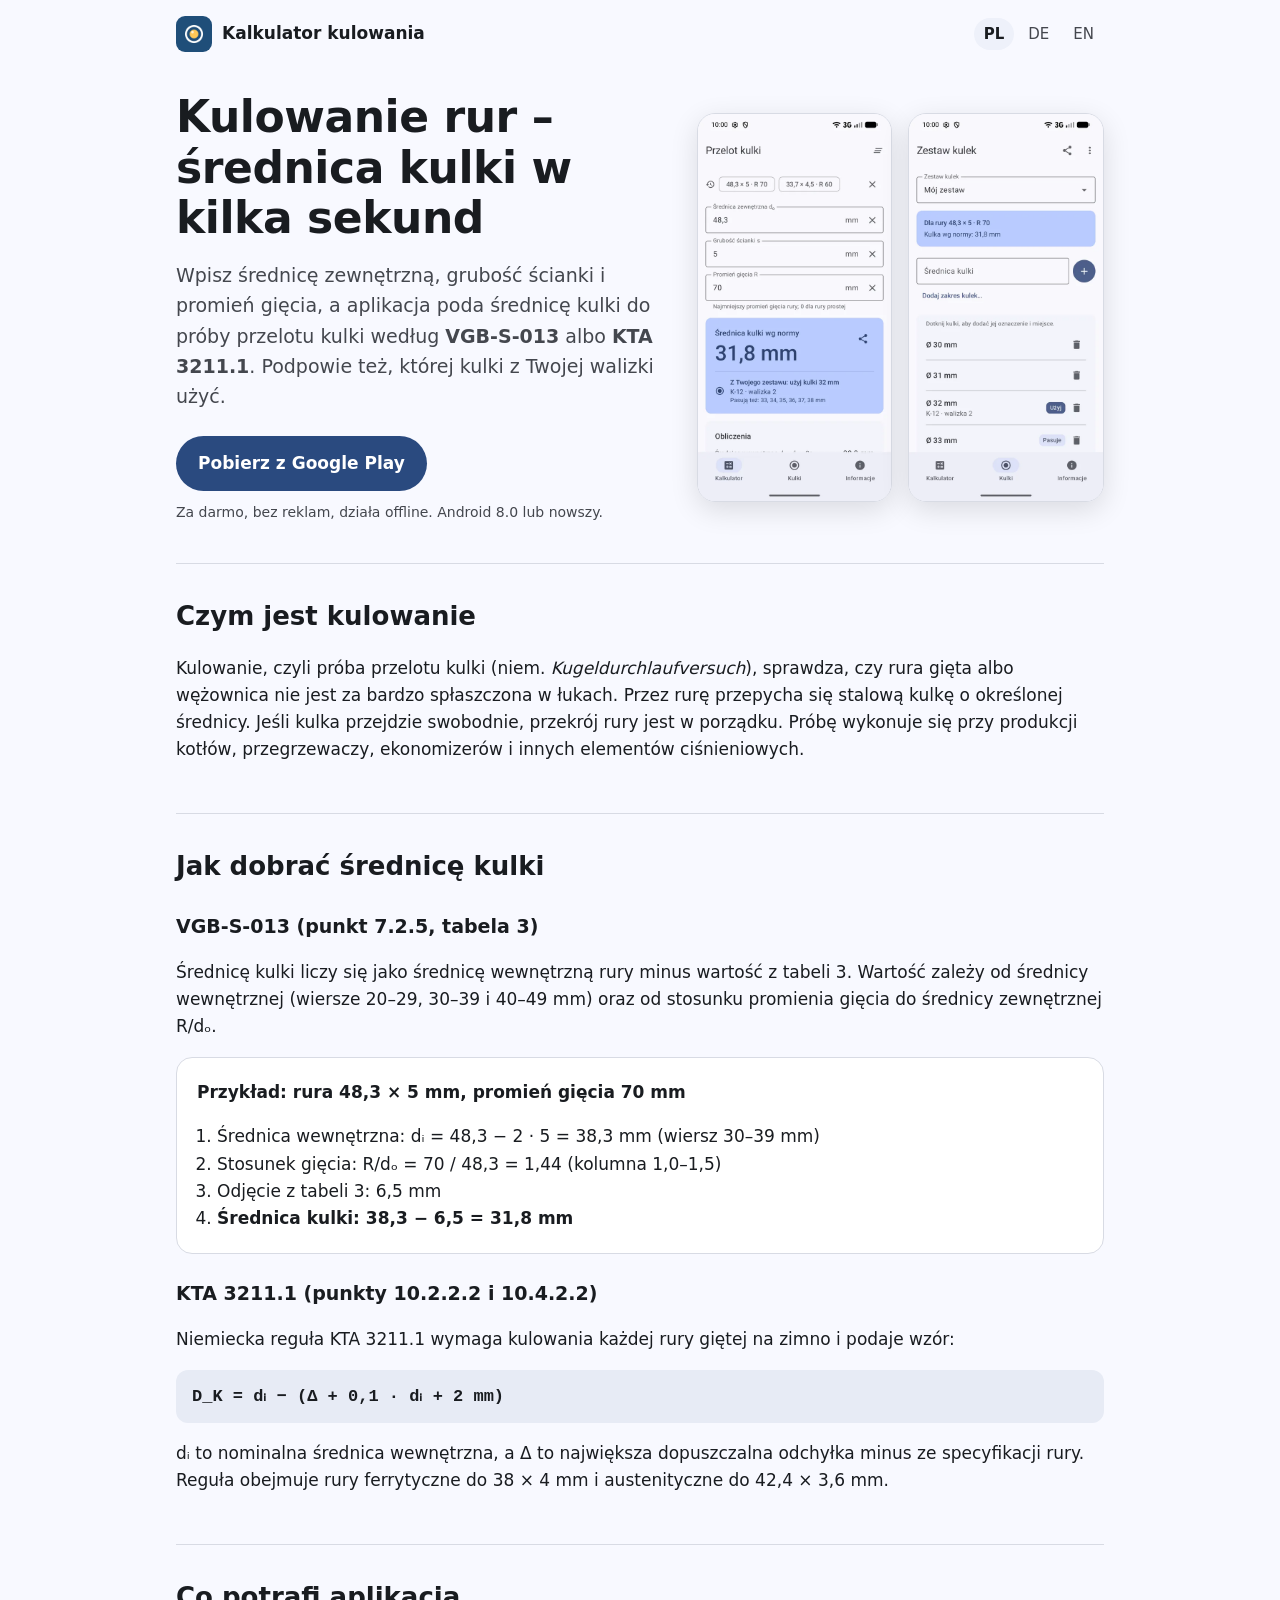
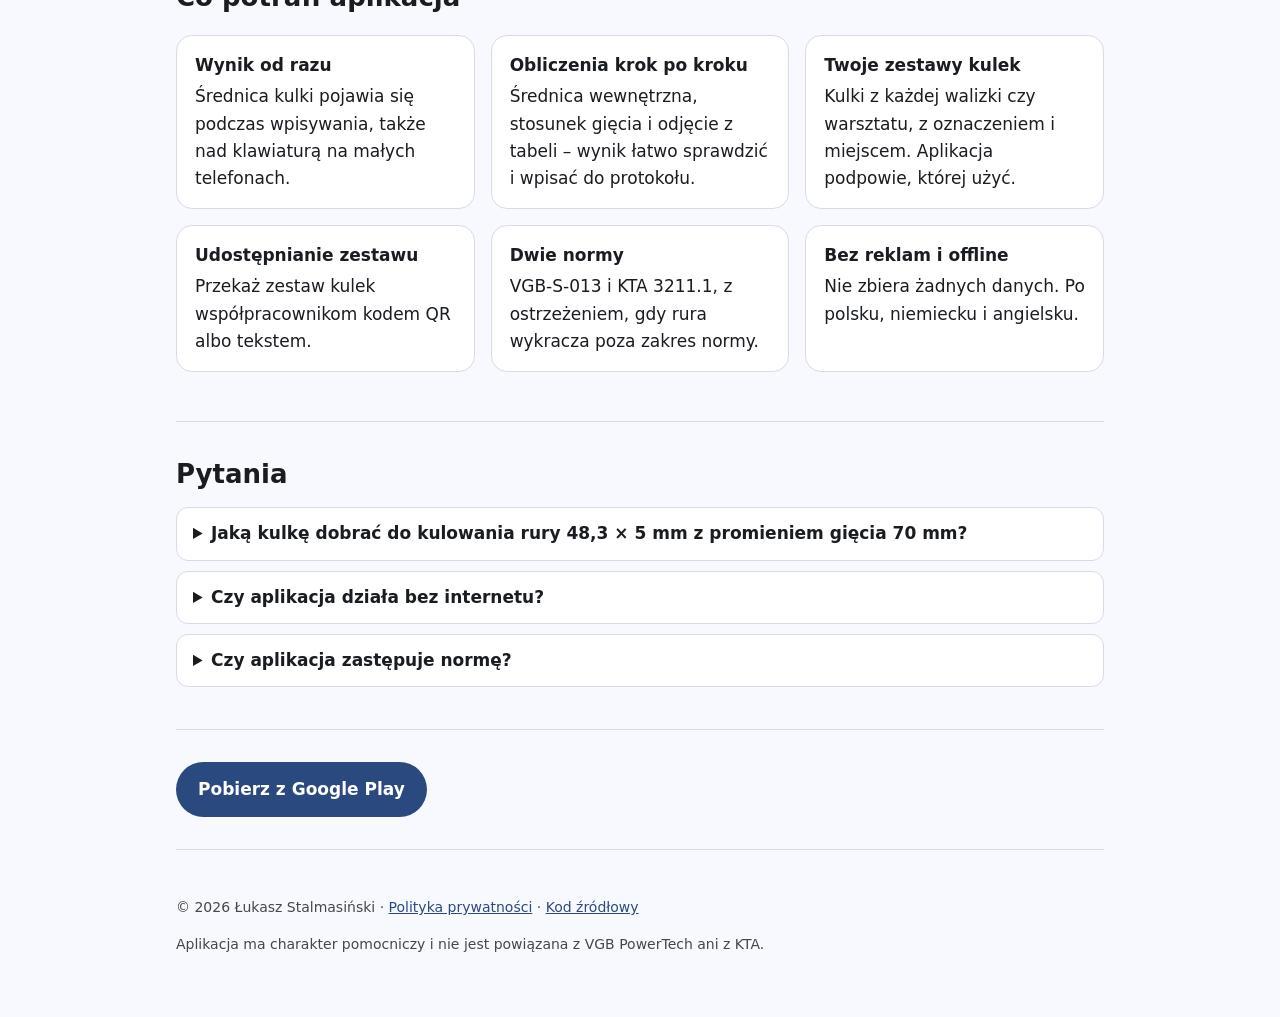
==== docs/index.html @ 420a9299 "Add a website about kulowanie / Kugeldurchlaufversuch in PL, DE and EN Almost nothing on the web exp" ====
<!doctype html>
<html lang="pl">
<head>
  <meta charset="utf-8">
  <meta name="viewport" content="width=device-width, initial-scale=1">
  <title>Kulowanie rur – kalkulator średnicy kulki (VGB-S-013, KTA 3211.1)</title>
  <meta name="description" content="Kulowanie rur giętych i wężownic: jak dobrać średnicę kulki do próby przelotu kulki według VGB-S-013 i KTA 3211.1. Darmowa aplikacja na Androida, bez reklam, działa offline.">
  <link rel="canonical" href="https://lukaszstalmasinski.github.io/ball-passage-test/">
  <link rel="alternate" hreflang="pl" href="https://lukaszstalmasinski.github.io/ball-passage-test/">
  <link rel="alternate" hreflang="de" href="https://lukaszstalmasinski.github.io/ball-passage-test/de/">
  <link rel="alternate" hreflang="en" href="https://lukaszstalmasinski.github.io/ball-passage-test/en/">
  <link rel="alternate" hreflang="x-default" href="https://lukaszstalmasinski.github.io/ball-passage-test/en/">
  <meta property="og:title" content="Kulowanie rur – kalkulator średnicy kulki">
  <meta property="og:description" content="Średnica kulki do próby przelotu kulki rur giętych według VGB-S-013 i KTA 3211.1. Darmowa aplikacja na Androida.">
  <meta property="og:type" content="website">
  <meta property="og:locale" content="pl_PL">
  <meta property="og:image" content="https://lukaszstalmasinski.github.io/ball-passage-test/assets/pl-result.webp">
  <link rel="icon" href="assets/icon.png">
  <link rel="stylesheet" href="assets/site.css">
  <script type="application/ld+json">
  {
    "@context": "https://schema.org",
    "@type": "SoftwareApplication",
    "name": "Kalkulator kulowania rur",
    "operatingSystem": "Android",
    "applicationCategory": "BusinessApplication",
    "inLanguage": ["pl", "de", "en"],
    "offers": {"@type": "Offer", "price": "0", "priceCurrency": "PLN"},
    "url": "https://play.google.com/store/apps/details?id=pl.stalmasinski.ballpassage"
  }
  </script>
  <script type="application/ld+json">
  {
    "@context": "https://schema.org",
    "@type": "FAQPage",
    "mainEntity": [
      {"@type": "Question", "name": "Jaką kulkę dobrać do kulowania rury 48,3 × 5 mm z promieniem gięcia 70 mm?",
       "acceptedAnswer": {"@type": "Answer", "text": "Według VGB-S-013: średnica wewnętrzna wynosi 38,3 mm, stosunek gięcia R/dₒ = 1,44, odjęcie z tabeli 3 to 6,5 mm, więc średnica kulki wynosi 31,8 mm."}},
      {"@type": "Question", "name": "Czy aplikacja działa bez internetu?",
       "acceptedAnswer": {"@type": "Answer", "text": "Tak. Aplikacja działa w pełni offline, nie ma reklam i nie zbiera danych."}},
      {"@type": "Question", "name": "Jaki jest wzór na średnicę kulki według KTA 3211.1?",
       "acceptedAnswer": {"@type": "Answer", "text": "D_K = dᵢ − (Δ + 0,1·dᵢ + 2 mm), gdzie dᵢ to nominalna średnica wewnętrzna, a Δ to największa dopuszczalna odchyłka minus ze specyfikacji rury."}}
    ]
  }
  </script>
</head>
<body>
  <div class="wrap">
    <header class="top">
      <a class="brand" href="./"><img src="assets/icon.png" alt="" width="36" height="36">Kalkulator kulowania</a>
      <nav class="lang" aria-label="Język">
        <a href="./" aria-current="page" hreflang="pl" lang="pl">PL</a>
        <a href="de/" hreflang="de" lang="de">DE</a>
        <a href="en/" hreflang="en" lang="en">EN</a>
      </nav>
    </header>

    <main>
      <div class="hero">
        <div>
          <h1>Kulowanie rur – średnica kulki w kilka sekund</h1>
          <p class="lead">Wpisz średnicę zewnętrzną, grubość ścianki i promień gięcia, a aplikacja poda średnicę kulki do próby przelotu kulki według <strong>VGB-S-013</strong> albo <strong>KTA 3211.1</strong>. Podpowie też, której kulki z Twojej walizki użyć.</p>
          <a class="cta" href="https://play.google.com/store/apps/details?id=pl.stalmasinski.ballpassage&amp;hl=pl">Pobierz z Google Play</a>
          <span class="cta-note">Za darmo, bez reklam, działa offline. Android 8.0 lub nowszy.</span>
        </div>
        <div class="shots">
          <img src="assets/pl-result.webp" width="540" height="1080" alt="Wynik kulowania: średnica kulki 31,8 mm dla rury 48,3 × 5, R 70">
          <img src="assets/pl-balls.webp" width="540" height="1080" alt="Zestaw kulek z podpowiedzią, której kulki użyć">
        </div>
      </div>

      <section>
        <h2>Czym jest kulowanie</h2>
        <p>Kulowanie, czyli próba przelotu kulki (niem. <em>Kugeldurchlaufversuch</em>), sprawdza, czy rura gięta albo wężownica nie jest za bardzo spłaszczona w łukach. Przez rurę przepycha się stalową kulkę o określonej średnicy. Jeśli kulka przejdzie swobodnie, przekrój rury jest w porządku. Próbę wykonuje się przy produkcji kotłów, przegrzewaczy, ekonomizerów i innych elementów ciśnieniowych.</p>
      </section>

      <section>
        <h2>Jak dobrać średnicę kulki</h2>
        <h3>VGB-S-013 (punkt 7.2.5, tabela 3)</h3>
        <p>Średnicę kulki liczy się jako średnicę wewnętrzną rury minus wartość z tabeli 3. Wartość zależy od średnicy wewnętrznej (wiersze 20–29, 30–39 i 40–49 mm) oraz od stosunku promienia gięcia do średnicy zewnętrznej R/dₒ.</p>
        <div class="example">
          <p><strong>Przykład: rura 48,3 × 5 mm, promień gięcia 70 mm</strong></p>
          <ol>
            <li>Średnica wewnętrzna: dᵢ = 48,3 − 2 · 5 = 38,3 mm (wiersz 30–39 mm)</li>
            <li>Stosunek gięcia: R/dₒ = 70 / 48,3 = 1,44 (kolumna 1,0–1,5)</li>
            <li>Odjęcie z tabeli 3: 6,5 mm</li>
            <li><strong>Średnica kulki: 38,3 − 6,5 = 31,8 mm</strong></li>
          </ol>
        </div>
        <h3>KTA 3211.1 (punkty 10.2.2.2 i 10.4.2.2)</h3>
        <p>Niemiecka reguła KTA 3211.1 wymaga kulowania każdej rury giętej na zimno i podaje wzór:</p>
        <p class="formula">D_K = dᵢ − (Δ + 0,1 · dᵢ + 2 mm)</p>
        <p>dᵢ to nominalna średnica wewnętrzna, a Δ to największa dopuszczalna odchyłka minus ze specyfikacji rury. Reguła obejmuje rury ferrytyczne do 38 × 4 mm i austenityczne do 42,4 × 3,6 mm.</p>
      </section>

      <section>
        <h2>Co potrafi aplikacja</h2>
        <ul class="features">
          <li><strong>Wynik od razu</strong>Średnica kulki pojawia się podczas wpisywania, także nad klawiaturą na małych telefonach.</li>
          <li><strong>Obliczenia krok po kroku</strong>Średnica wewnętrzna, stosunek gięcia i odjęcie z tabeli – wynik łatwo sprawdzić i wpisać do protokołu.</li>
          <li><strong>Twoje zestawy kulek</strong>Kulki z każdej walizki czy warsztatu, z oznaczeniem i miejscem. Aplikacja podpowie, której użyć.</li>
          <li><strong>Udostępnianie zestawu</strong>Przekaż zestaw kulek współpracownikom kodem QR albo tekstem.</li>
          <li><strong>Dwie normy</strong>VGB-S-013 i KTA 3211.1, z ostrzeżeniem, gdy rura wykracza poza zakres normy.</li>
          <li><strong>Bez reklam i offline</strong>Nie zbiera żadnych danych. Po polsku, niemiecku i angielsku.</li>
        </ul>
      </section>

      <section>
        <h2>Pytania</h2>
        <details>
          <summary>Jaką kulkę dobrać do kulowania rury 48,3 × 5 mm z promieniem gięcia 70 mm?</summary>
          <p>Według VGB-S-013: średnica wewnętrzna 38,3 mm, R/dₒ = 1,44, odjęcie z tabeli 3 to 6,5 mm, więc kulka ma 31,8 mm. Pasuje też każda większa kulka, mniejsza od średnicy wewnętrznej rury.</p>
        </details>
        <details>
          <summary>Czy aplikacja działa bez internetu?</summary>
          <p>Tak. Działa w pełni offline, nie ma reklam i nie zbiera danych. Zestawy kulek i ostatnie rury zostają tylko na telefonie.</p>
        </details>
        <details>
          <summary>Czy aplikacja zastępuje normę?</summary>
          <p>Nie. To narzędzie pomocnicze – wyniki zawsze sprawdzaj z aktualnym wydaniem normy i wymaganiami projektu.</p>
        </details>
      </section>

      <section>
        <a class="cta" href="https://play.google.com/store/apps/details?id=pl.stalmasinski.ballpassage&amp;hl=pl">Pobierz z Google Play</a>
      </section>
    </main>

    <footer>
      <p>© 2026 Łukasz Stalmasiński · <a href="https://github.com/lukaszstalmasinski/ball-passage-test/blob/main/PRIVACY.md">Polityka prywatności</a> · <a href="https://github.com/lukaszstalmasinski/ball-passage-test">Kod źródłowy</a></p>
      <p>Aplikacja ma charakter pomocniczy i nie jest powiązana z VGB PowerTech ani z KTA.</p>
    </footer>
  </div>
</body>
</html>
---- docs/assets/site.css ----
:root {
  --bg: #f8f9ff;
  --surface: #ffffff;
  --surface-alt: #eef1fa;
  --text: #191c20;
  --muted: #44474e;
  --primary: #2a4a7f;
  --on-primary: #ffffff;
  --accent: #b9cbff;
  --border: #d8dbe4;
  --code-bg: #e7ebf5;
}

@media (prefers-color-scheme: dark) {
  :root {
    --bg: #111318;
    --surface: #1a1c21;
    --surface-alt: #22252c;
    --text: #e2e2e9;
    --muted: #c4c6d0;
    --primary: #aac7ff;
    --on-primary: #0a305f;
    --accent: #2a4a7f;
    --border: #33363e;
    --code-bg: #262a33;
  }
}

* { box-sizing: border-box; }

html { -webkit-text-size-adjust: 100%; }

body {
  margin: 0;
  background: var(--bg);
  color: var(--text);
  font: 17px/1.6 system-ui, -apple-system, "Segoe UI", Roboto, "Helvetica Neue", Arial, sans-serif;
}

a { color: var(--primary); }

.wrap { max-width: 960px; margin: 0 auto; padding: 0 16px; }

header.top {
  display: flex;
  align-items: center;
  justify-content: space-between;
  gap: 16px;
  padding: 16px 0;
}

.brand { display: flex; align-items: center; gap: 10px; font-weight: 600; color: var(--text); text-decoration: none; }
.brand img { width: 36px; height: 36px; border-radius: 9px; }

nav.lang { display: flex; gap: 4px; font-size: 15px; }
nav.lang a { padding: 4px 10px; border-radius: 999px; text-decoration: none; color: var(--muted); }
nav.lang a[aria-current="page"] { background: var(--surface-alt); color: var(--text); font-weight: 600; }

.hero {
  display: grid;
  grid-template-columns: 1.2fr 1fr;
  gap: 32px;
  align-items: center;
  padding: 24px 0 40px;
}

.hero h1 { font-size: clamp(30px, 5vw, 44px); line-height: 1.15; margin: 0 0 16px; letter-spacing: -0.01em; }
.hero p.lead { font-size: 19px; color: var(--muted); margin: 0 0 24px; }

.cta {
  display: inline-flex;
  align-items: center;
  gap: 10px;
  background: var(--primary);
  color: var(--on-primary);
  padding: 14px 22px;
  border-radius: 999px;
  font-weight: 600;
  text-decoration: none;
}
.cta:hover { filter: brightness(1.08); }
.cta-note { display: block; margin-top: 10px; font-size: 14px; color: var(--muted); }

.shots { display: flex; gap: 16px; justify-content: center; }
.shots img {
  width: 48%;
  max-width: 220px;
  height: auto;
  border-radius: 18px;
  border: 1px solid var(--border);
  box-shadow: 0 8px 28px rgba(0, 0, 0, 0.12);
}

section { padding: 32px 0; border-top: 1px solid var(--border); }
section h2 { font-size: 26px; margin: 0 0 12px; }
section h3 { font-size: 19px; margin: 24px 0 8px; }

.formula {
  background: var(--code-bg);
  border-radius: 12px;
  padding: 14px 16px;
  font: 600 17px/1.5 ui-monospace, "Cascadia Mono", Consolas, monospace;
  overflow-x: auto;
}

.example { background: var(--surface); border: 1px solid var(--border); border-radius: 16px; padding: 4px 20px; }
.example ol { padding-left: 20px; }

.features { display: grid; grid-template-columns: repeat(auto-fit, minmax(240px, 1fr)); gap: 16px; padding: 0; list-style: none; }
.features li { background: var(--surface); border: 1px solid var(--border); border-radius: 16px; padding: 16px 18px; }
.features strong { display: block; margin-bottom: 4px; }

details { background: var(--surface); border: 1px solid var(--border); border-radius: 12px; padding: 12px 16px; margin: 10px 0; }
summary { cursor: pointer; font-weight: 600; }

footer { padding: 32px 0 48px; color: var(--muted); font-size: 14px; border-top: 1px solid var(--border); }

@media (max-width: 720px) {
  .hero { grid-template-columns: 1fr; padding-top: 8px; }
  .shots img { width: 46%; }
}
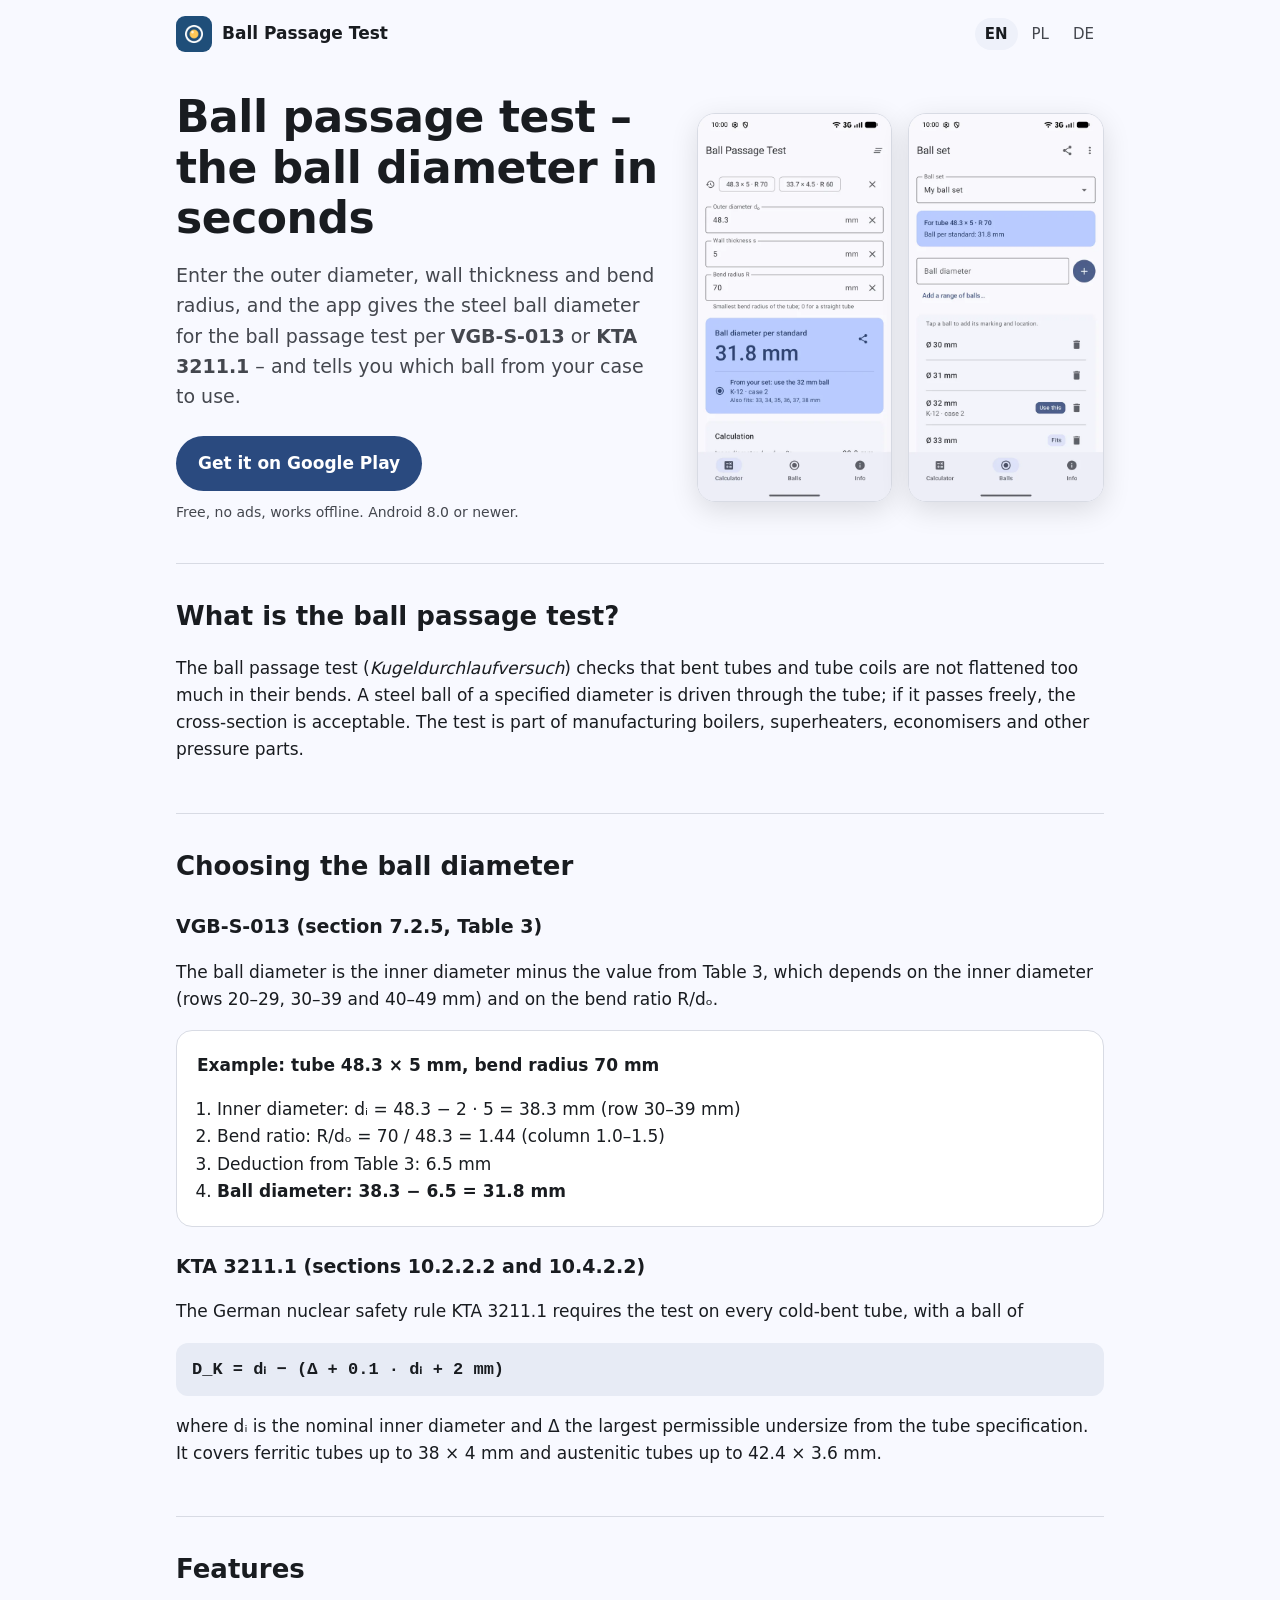
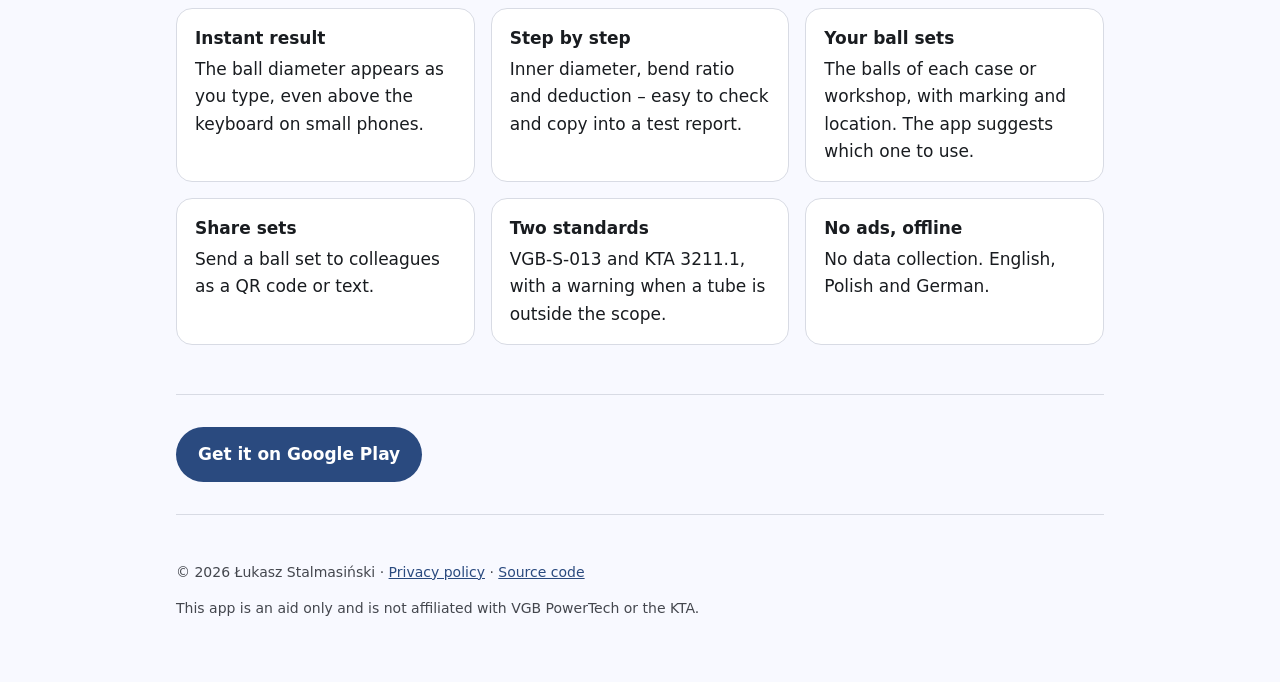
==== commit 01b8d0b8: "Make English the default page of the website The site root is now English, with Polish under /pl/ an" ====
--- a/docs/index.html
+++ b/docs/index.html
@@ -1,134 +1,104 @@
 <!doctype html>
-<html lang="pl">
+<html lang="en">
 <head>
   <meta charset="utf-8">
   <meta name="viewport" content="width=device-width, initial-scale=1">
-  <title>Kulowanie rur – kalkulator średnicy kulki (VGB-S-013, KTA 3211.1)</title>
-  <meta name="description" content="Kulowanie rur giętych i wężownic: jak dobrać średnicę kulki do próby przelotu kulki według VGB-S-013 i KTA 3211.1. Darmowa aplikacja na Androida, bez reklam, działa offline.">
+  <title>Ball passage test – ball diameter calculator (VGB-S-013, KTA 3211.1)</title>
+  <meta name="description" content="Ball passage test (ball test) of bent tubes and tube coils: calculate the steel ball diameter per VGB-S-013 and KTA 3211.1. Free Android app, no ads, works offline.">
   <link rel="canonical" href="https://lukaszstalmasinski.github.io/ball-passage-test/">
-  <link rel="alternate" hreflang="pl" href="https://lukaszstalmasinski.github.io/ball-passage-test/">
+  <link rel="alternate" hreflang="en" href="https://lukaszstalmasinski.github.io/ball-passage-test/">
+  <link rel="alternate" hreflang="pl" href="https://lukaszstalmasinski.github.io/ball-passage-test/pl/">
   <link rel="alternate" hreflang="de" href="https://lukaszstalmasinski.github.io/ball-passage-test/de/">
-  <link rel="alternate" hreflang="en" href="https://lukaszstalmasinski.github.io/ball-passage-test/en/">
-  <link rel="alternate" hreflang="x-default" href="https://lukaszstalmasinski.github.io/ball-passage-test/en/">
-  <meta property="og:title" content="Kulowanie rur – kalkulator średnicy kulki">
-  <meta property="og:description" content="Średnica kulki do próby przelotu kulki rur giętych według VGB-S-013 i KTA 3211.1. Darmowa aplikacja na Androida.">
+  <link rel="alternate" hreflang="x-default" href="https://lukaszstalmasinski.github.io/ball-passage-test/">
+  <meta property="og:title" content="Ball passage test – ball diameter calculator">
+  <meta property="og:description" content="Steel ball diameter for the ball passage test of bent tubes per VGB-S-013 and KTA 3211.1. Free Android app.">
   <meta property="og:type" content="website">
-  <meta property="og:locale" content="pl_PL">
-  <meta property="og:image" content="https://lukaszstalmasinski.github.io/ball-passage-test/assets/pl-result.webp">
+  <meta property="og:locale" content="en_US">
+  <meta property="og:image" content="https://lukaszstalmasinski.github.io/ball-passage-test/assets/en-result.webp">
   <link rel="icon" href="assets/icon.png">
   <link rel="stylesheet" href="assets/site.css">
   <script type="application/ld+json">
   {
     "@context": "https://schema.org",
     "@type": "SoftwareApplication",
-    "name": "Kalkulator kulowania rur",
+    "name": "Ball Passage Test Calculator",
     "operatingSystem": "Android",
     "applicationCategory": "BusinessApplication",
-    "inLanguage": ["pl", "de", "en"],
-    "offers": {"@type": "Offer", "price": "0", "priceCurrency": "PLN"},
+    "inLanguage": ["en", "pl", "de"],
+    "offers": {"@type": "Offer", "price": "0", "priceCurrency": "EUR"},
     "url": "https://play.google.com/store/apps/details?id=pl.stalmasinski.ballpassage"
-  }
-  </script>
-  <script type="application/ld+json">
-  {
-    "@context": "https://schema.org",
-    "@type": "FAQPage",
-    "mainEntity": [
-      {"@type": "Question", "name": "Jaką kulkę dobrać do kulowania rury 48,3 × 5 mm z promieniem gięcia 70 mm?",
-       "acceptedAnswer": {"@type": "Answer", "text": "Według VGB-S-013: średnica wewnętrzna wynosi 38,3 mm, stosunek gięcia R/dₒ = 1,44, odjęcie z tabeli 3 to 6,5 mm, więc średnica kulki wynosi 31,8 mm."}},
-      {"@type": "Question", "name": "Czy aplikacja działa bez internetu?",
-       "acceptedAnswer": {"@type": "Answer", "text": "Tak. Aplikacja działa w pełni offline, nie ma reklam i nie zbiera danych."}},
-      {"@type": "Question", "name": "Jaki jest wzór na średnicę kulki według KTA 3211.1?",
-       "acceptedAnswer": {"@type": "Answer", "text": "D_K = dᵢ − (Δ + 0,1·dᵢ + 2 mm), gdzie dᵢ to nominalna średnica wewnętrzna, a Δ to największa dopuszczalna odchyłka minus ze specyfikacji rury."}}
-    ]
   }
   </script>
 </head>
 <body>
   <div class="wrap">
     <header class="top">
-      <a class="brand" href="./"><img src="assets/icon.png" alt="" width="36" height="36">Kalkulator kulowania</a>
-      <nav class="lang" aria-label="Język">
-        <a href="./" aria-current="page" hreflang="pl" lang="pl">PL</a>
+      <a class="brand" href="./"><img src="assets/icon.png" alt="" width="36" height="36">Ball Passage Test</a>
+      <nav class="lang" aria-label="Language">
+        <a href="./" aria-current="page" hreflang="en" lang="en">EN</a>
+        <a href="pl/" hreflang="pl" lang="pl">PL</a>
         <a href="de/" hreflang="de" lang="de">DE</a>
-        <a href="en/" hreflang="en" lang="en">EN</a>
       </nav>
     </header>
 
     <main>
       <div class="hero">
         <div>
-          <h1>Kulowanie rur – średnica kulki w kilka sekund</h1>
-          <p class="lead">Wpisz średnicę zewnętrzną, grubość ścianki i promień gięcia, a aplikacja poda średnicę kulki do próby przelotu kulki według <strong>VGB-S-013</strong> albo <strong>KTA 3211.1</strong>. Podpowie też, której kulki z Twojej walizki użyć.</p>
-          <a class="cta" href="https://play.google.com/store/apps/details?id=pl.stalmasinski.ballpassage&amp;hl=pl">Pobierz z Google Play</a>
-          <span class="cta-note">Za darmo, bez reklam, działa offline. Android 8.0 lub nowszy.</span>
+          <h1>Ball passage test – the ball diameter in seconds</h1>
+          <p class="lead">Enter the outer diameter, wall thickness and bend radius, and the app gives the steel ball diameter for the ball passage test per <strong>VGB-S-013</strong> or <strong>KTA 3211.1</strong> – and tells you which ball from your case to use.</p>
+          <a class="cta" href="https://play.google.com/store/apps/details?id=pl.stalmasinski.ballpassage&amp;hl=en">Get it on Google Play</a>
+          <span class="cta-note">Free, no ads, works offline. Android 8.0 or newer.</span>
         </div>
         <div class="shots">
-          <img src="assets/pl-result.webp" width="540" height="1080" alt="Wynik kulowania: średnica kulki 31,8 mm dla rury 48,3 × 5, R 70">
-          <img src="assets/pl-balls.webp" width="540" height="1080" alt="Zestaw kulek z podpowiedzią, której kulki użyć">
+          <img src="assets/en-result.webp" width="540" height="1080" alt="Result: ball diameter 31.8 mm for tube 48.3 × 5, R 70">
+          <img src="assets/en-balls.webp" width="540" height="1080" alt="Ball set with the suggested ball">
         </div>
       </div>
 
       <section>
-        <h2>Czym jest kulowanie</h2>
-        <p>Kulowanie, czyli próba przelotu kulki (niem. <em>Kugeldurchlaufversuch</em>), sprawdza, czy rura gięta albo wężownica nie jest za bardzo spłaszczona w łukach. Przez rurę przepycha się stalową kulkę o określonej średnicy. Jeśli kulka przejdzie swobodnie, przekrój rury jest w porządku. Próbę wykonuje się przy produkcji kotłów, przegrzewaczy, ekonomizerów i innych elementów ciśnieniowych.</p>
+        <h2>What is the ball passage test?</h2>
+        <p>The ball passage test (<em>Kugeldurchlaufversuch</em>) checks that bent tubes and tube coils are not flattened too much in their bends. A steel ball of a specified diameter is driven through the tube; if it passes freely, the cross-section is acceptable. The test is part of manufacturing boilers, superheaters, economisers and other pressure parts.</p>
       </section>
 
       <section>
-        <h2>Jak dobrać średnicę kulki</h2>
-        <h3>VGB-S-013 (punkt 7.2.5, tabela 3)</h3>
-        <p>Średnicę kulki liczy się jako średnicę wewnętrzną rury minus wartość z tabeli 3. Wartość zależy od średnicy wewnętrznej (wiersze 20–29, 30–39 i 40–49 mm) oraz od stosunku promienia gięcia do średnicy zewnętrznej R/dₒ.</p>
+        <h2>Choosing the ball diameter</h2>
+        <h3>VGB-S-013 (section 7.2.5, Table 3)</h3>
+        <p>The ball diameter is the inner diameter minus the value from Table 3, which depends on the inner diameter (rows 20–29, 30–39 and 40–49 mm) and on the bend ratio R/dₒ.</p>
         <div class="example">
-          <p><strong>Przykład: rura 48,3 × 5 mm, promień gięcia 70 mm</strong></p>
+          <p><strong>Example: tube 48.3 × 5 mm, bend radius 70 mm</strong></p>
           <ol>
-            <li>Średnica wewnętrzna: dᵢ = 48,3 − 2 · 5 = 38,3 mm (wiersz 30–39 mm)</li>
-            <li>Stosunek gięcia: R/dₒ = 70 / 48,3 = 1,44 (kolumna 1,0–1,5)</li>
-            <li>Odjęcie z tabeli 3: 6,5 mm</li>
-            <li><strong>Średnica kulki: 38,3 − 6,5 = 31,8 mm</strong></li>
+            <li>Inner diameter: dᵢ = 48.3 − 2 · 5 = 38.3 mm (row 30–39 mm)</li>
+            <li>Bend ratio: R/dₒ = 70 / 48.3 = 1.44 (column 1.0–1.5)</li>
+            <li>Deduction from Table 3: 6.5 mm</li>
+            <li><strong>Ball diameter: 38.3 − 6.5 = 31.8 mm</strong></li>
           </ol>
         </div>
-        <h3>KTA 3211.1 (punkty 10.2.2.2 i 10.4.2.2)</h3>
-        <p>Niemiecka reguła KTA 3211.1 wymaga kulowania każdej rury giętej na zimno i podaje wzór:</p>
-        <p class="formula">D_K = dᵢ − (Δ + 0,1 · dᵢ + 2 mm)</p>
-        <p>dᵢ to nominalna średnica wewnętrzna, a Δ to największa dopuszczalna odchyłka minus ze specyfikacji rury. Reguła obejmuje rury ferrytyczne do 38 × 4 mm i austenityczne do 42,4 × 3,6 mm.</p>
+        <h3>KTA 3211.1 (sections 10.2.2.2 and 10.4.2.2)</h3>
+        <p>The German nuclear safety rule KTA 3211.1 requires the test on every cold-bent tube, with a ball of</p>
+        <p class="formula">D_K = dᵢ − (Δ + 0.1 · dᵢ + 2 mm)</p>
+        <p>where dᵢ is the nominal inner diameter and Δ the largest permissible undersize from the tube specification. It covers ferritic tubes up to 38 × 4 mm and austenitic tubes up to 42.4 × 3.6 mm.</p>
       </section>
 
       <section>
-        <h2>Co potrafi aplikacja</h2>
+        <h2>Features</h2>
         <ul class="features">
-          <li><strong>Wynik od razu</strong>Średnica kulki pojawia się podczas wpisywania, także nad klawiaturą na małych telefonach.</li>
-          <li><strong>Obliczenia krok po kroku</strong>Średnica wewnętrzna, stosunek gięcia i odjęcie z tabeli – wynik łatwo sprawdzić i wpisać do protokołu.</li>
-          <li><strong>Twoje zestawy kulek</strong>Kulki z każdej walizki czy warsztatu, z oznaczeniem i miejscem. Aplikacja podpowie, której użyć.</li>
-          <li><strong>Udostępnianie zestawu</strong>Przekaż zestaw kulek współpracownikom kodem QR albo tekstem.</li>
-          <li><strong>Dwie normy</strong>VGB-S-013 i KTA 3211.1, z ostrzeżeniem, gdy rura wykracza poza zakres normy.</li>
-          <li><strong>Bez reklam i offline</strong>Nie zbiera żadnych danych. Po polsku, niemiecku i angielsku.</li>
+          <li><strong>Instant result</strong>The ball diameter appears as you type, even above the keyboard on small phones.</li>
+          <li><strong>Step by step</strong>Inner diameter, bend ratio and deduction – easy to check and copy into a test report.</li>
+          <li><strong>Your ball sets</strong>The balls of each case or workshop, with marking and location. The app suggests which one to use.</li>
+          <li><strong>Share sets</strong>Send a ball set to colleagues as a QR code or text.</li>
+          <li><strong>Two standards</strong>VGB-S-013 and KTA 3211.1, with a warning when a tube is outside the scope.</li>
+          <li><strong>No ads, offline</strong>No data collection. English, Polish and German.</li>
         </ul>
       </section>
 
       <section>
-        <h2>Pytania</h2>
-        <details>
-          <summary>Jaką kulkę dobrać do kulowania rury 48,3 × 5 mm z promieniem gięcia 70 mm?</summary>
-          <p>Według VGB-S-013: średnica wewnętrzna 38,3 mm, R/dₒ = 1,44, odjęcie z tabeli 3 to 6,5 mm, więc kulka ma 31,8 mm. Pasuje też każda większa kulka, mniejsza od średnicy wewnętrznej rury.</p>
-        </details>
-        <details>
-          <summary>Czy aplikacja działa bez internetu?</summary>
-          <p>Tak. Działa w pełni offline, nie ma reklam i nie zbiera danych. Zestawy kulek i ostatnie rury zostają tylko na telefonie.</p>
-        </details>
-        <details>
-          <summary>Czy aplikacja zastępuje normę?</summary>
-          <p>Nie. To narzędzie pomocnicze – wyniki zawsze sprawdzaj z aktualnym wydaniem normy i wymaganiami projektu.</p>
-        </details>
-      </section>
-
-      <section>
-        <a class="cta" href="https://play.google.com/store/apps/details?id=pl.stalmasinski.ballpassage&amp;hl=pl">Pobierz z Google Play</a>
+        <a class="cta" href="https://play.google.com/store/apps/details?id=pl.stalmasinski.ballpassage&amp;hl=en">Get it on Google Play</a>
       </section>
     </main>
 
     <footer>
-      <p>© 2026 Łukasz Stalmasiński · <a href="https://github.com/lukaszstalmasinski/ball-passage-test/blob/main/PRIVACY.md">Polityka prywatności</a> · <a href="https://github.com/lukaszstalmasinski/ball-passage-test">Kod źródłowy</a></p>
-      <p>Aplikacja ma charakter pomocniczy i nie jest powiązana z VGB PowerTech ani z KTA.</p>
+      <p>© 2026 Łukasz Stalmasiński · <a href="https://github.com/lukaszstalmasinski/ball-passage-test/blob/main/PRIVACY.md">Privacy policy</a> · <a href="https://github.com/lukaszstalmasinski/ball-passage-test">Source code</a></p>
+      <p>This app is an aid only and is not affiliated with VGB PowerTech or the KTA.</p>
     </footer>
   </div>
 </body>
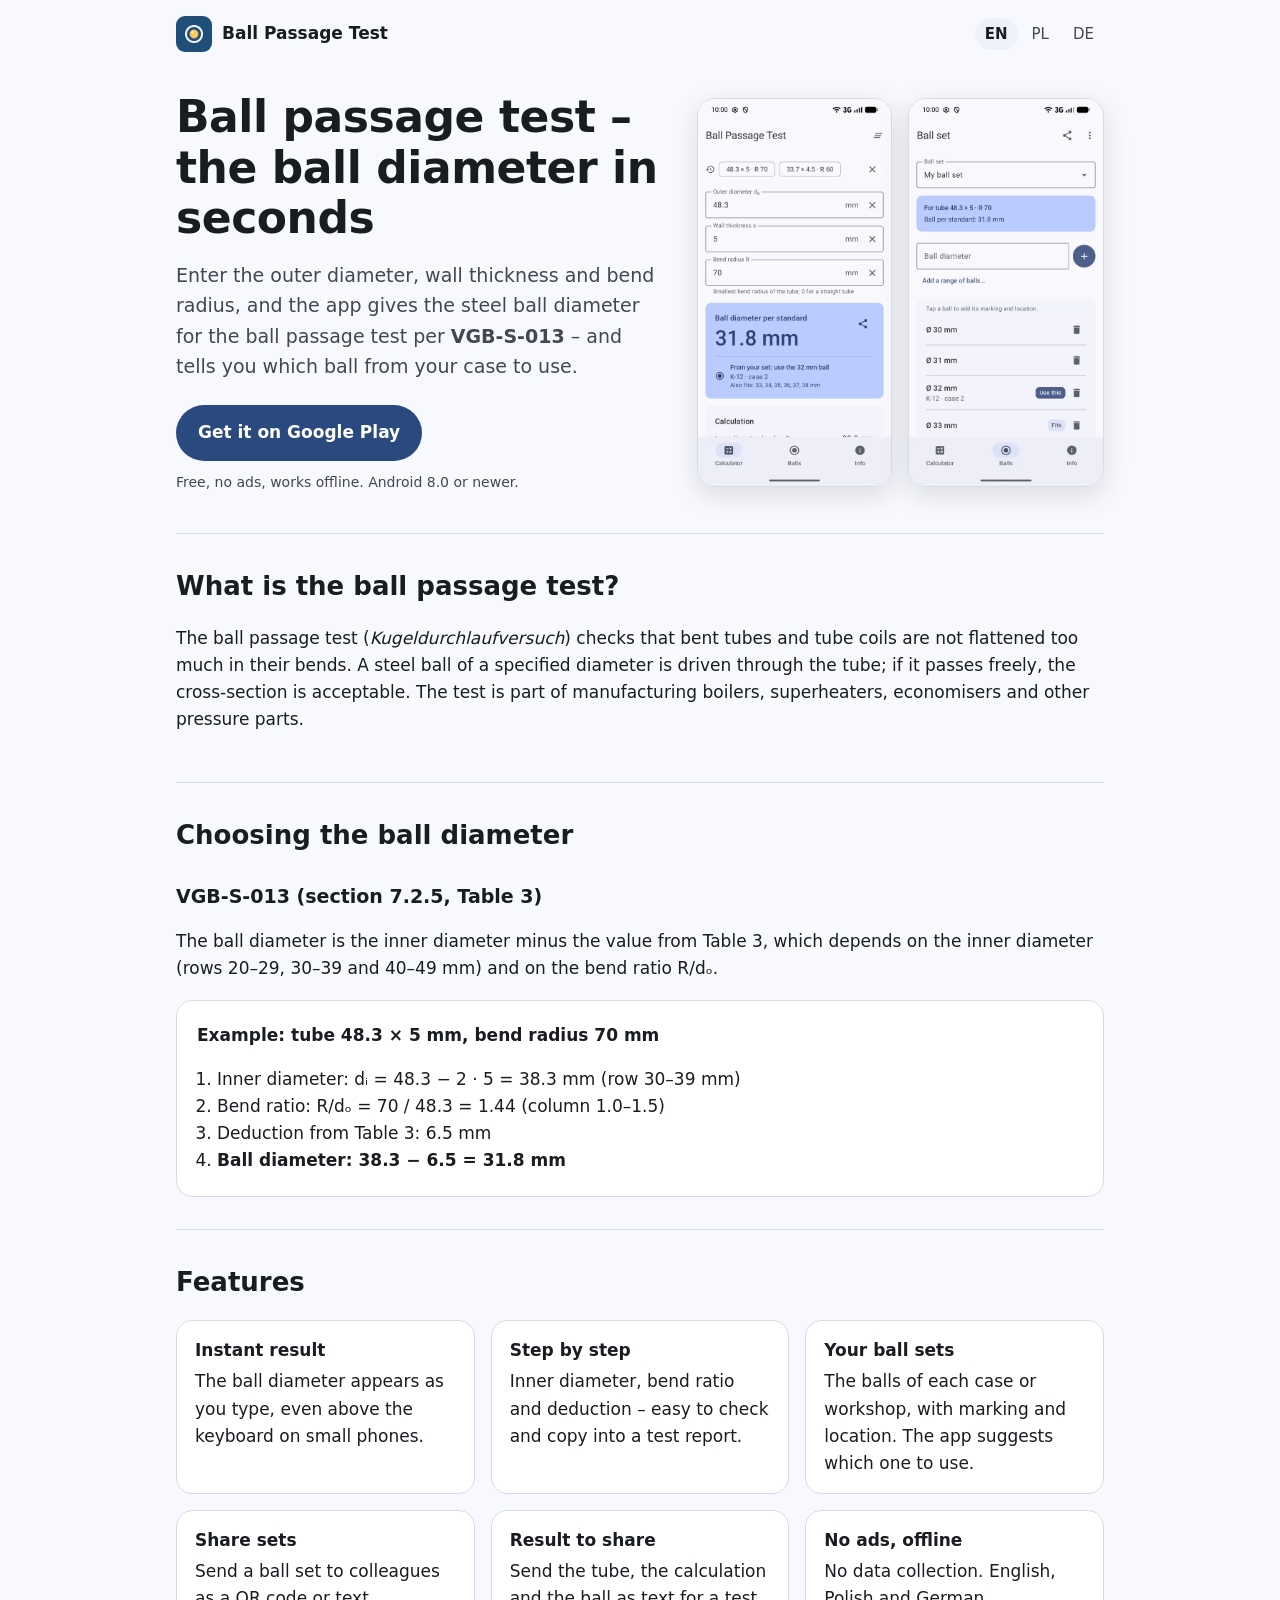
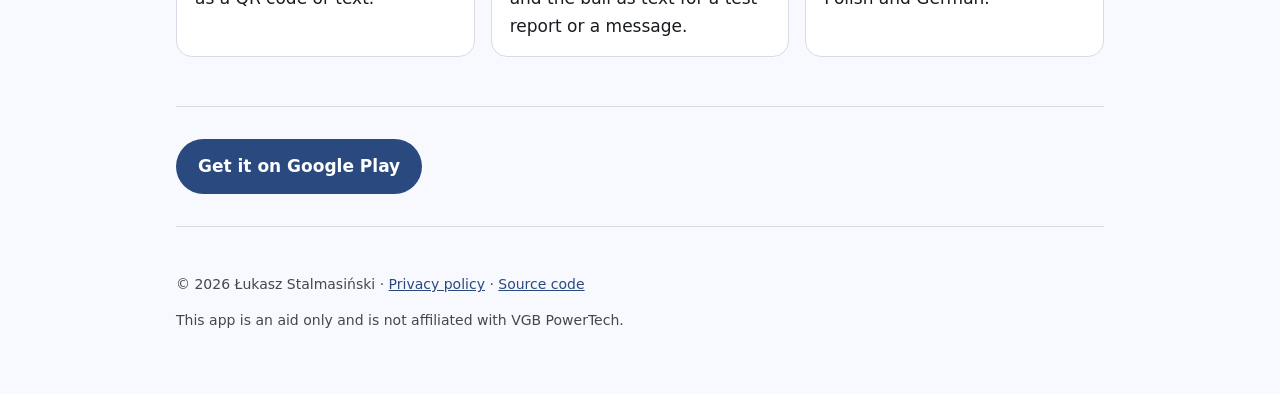
==== commit 98143baa: "Leave KTA 3211.1 out of the website The KTA 3211.1 mode is not going into the app for now, so the pa" ====
--- a/docs/index.html
+++ b/docs/index.html
@@ -3,15 +3,15 @@
 <head>
   <meta charset="utf-8">
   <meta name="viewport" content="width=device-width, initial-scale=1">
-  <title>Ball passage test – ball diameter calculator (VGB-S-013, KTA 3211.1)</title>
-  <meta name="description" content="Ball passage test (ball test) of bent tubes and tube coils: calculate the steel ball diameter per VGB-S-013 and KTA 3211.1. Free Android app, no ads, works offline.">
+  <title>Ball passage test – ball diameter calculator (VGB-S-013)</title>
+  <meta name="description" content="Ball passage test (ball test) of bent tubes and tube coils: calculate the steel ball diameter per VGB-S-013, Table 3. Free Android app, no ads, works offline.">
   <link rel="canonical" href="https://lukaszstalmasinski.github.io/ball-passage-test/">
   <link rel="alternate" hreflang="en" href="https://lukaszstalmasinski.github.io/ball-passage-test/">
   <link rel="alternate" hreflang="pl" href="https://lukaszstalmasinski.github.io/ball-passage-test/pl/">
   <link rel="alternate" hreflang="de" href="https://lukaszstalmasinski.github.io/ball-passage-test/de/">
   <link rel="alternate" hreflang="x-default" href="https://lukaszstalmasinski.github.io/ball-passage-test/">
   <meta property="og:title" content="Ball passage test – ball diameter calculator">
-  <meta property="og:description" content="Steel ball diameter for the ball passage test of bent tubes per VGB-S-013 and KTA 3211.1. Free Android app.">
+  <meta property="og:description" content="Steel ball diameter for the ball passage test of bent tubes per VGB-S-013. Free Android app.">
   <meta property="og:type" content="website">
   <meta property="og:locale" content="en_US">
   <meta property="og:image" content="https://lukaszstalmasinski.github.io/ball-passage-test/assets/en-result.webp">
@@ -45,7 +45,7 @@
       <div class="hero">
         <div>
           <h1>Ball passage test – the ball diameter in seconds</h1>
-          <p class="lead">Enter the outer diameter, wall thickness and bend radius, and the app gives the steel ball diameter for the ball passage test per <strong>VGB-S-013</strong> or <strong>KTA 3211.1</strong> – and tells you which ball from your case to use.</p>
+          <p class="lead">Enter the outer diameter, wall thickness and bend radius, and the app gives the steel ball diameter for the ball passage test per <strong>VGB-S-013</strong> – and tells you which ball from your case to use.</p>
           <a class="cta" href="https://play.google.com/store/apps/details?id=pl.stalmasinski.ballpassage&amp;hl=en">Get it on Google Play</a>
           <span class="cta-note">Free, no ads, works offline. Android 8.0 or newer.</span>
         </div>
@@ -73,10 +73,6 @@
             <li><strong>Ball diameter: 38.3 − 6.5 = 31.8 mm</strong></li>
           </ol>
         </div>
-        <h3>KTA 3211.1 (sections 10.2.2.2 and 10.4.2.2)</h3>
-        <p>The German nuclear safety rule KTA 3211.1 requires the test on every cold-bent tube, with a ball of</p>
-        <p class="formula">D_K = dᵢ − (Δ + 0.1 · dᵢ + 2 mm)</p>
-        <p>where dᵢ is the nominal inner diameter and Δ the largest permissible undersize from the tube specification. It covers ferritic tubes up to 38 × 4 mm and austenitic tubes up to 42.4 × 3.6 mm.</p>
       </section>
 
       <section>
@@ -86,7 +82,7 @@
           <li><strong>Step by step</strong>Inner diameter, bend ratio and deduction – easy to check and copy into a test report.</li>
           <li><strong>Your ball sets</strong>The balls of each case or workshop, with marking and location. The app suggests which one to use.</li>
           <li><strong>Share sets</strong>Send a ball set to colleagues as a QR code or text.</li>
-          <li><strong>Two standards</strong>VGB-S-013 and KTA 3211.1, with a warning when a tube is outside the scope.</li>
+          <li><strong>Result to share</strong>Send the tube, the calculation and the ball as text for a test report or a message.</li>
           <li><strong>No ads, offline</strong>No data collection. English, Polish and German.</li>
         </ul>
       </section>
@@ -98,7 +94,7 @@
 
     <footer>
       <p>© 2026 Łukasz Stalmasiński · <a href="https://github.com/lukaszstalmasinski/ball-passage-test/blob/main/PRIVACY.md">Privacy policy</a> · <a href="https://github.com/lukaszstalmasinski/ball-passage-test">Source code</a></p>
-      <p>This app is an aid only and is not affiliated with VGB PowerTech or the KTA.</p>
+      <p>This app is an aid only and is not affiliated with VGB PowerTech.</p>
     </footer>
   </div>
 </body>
